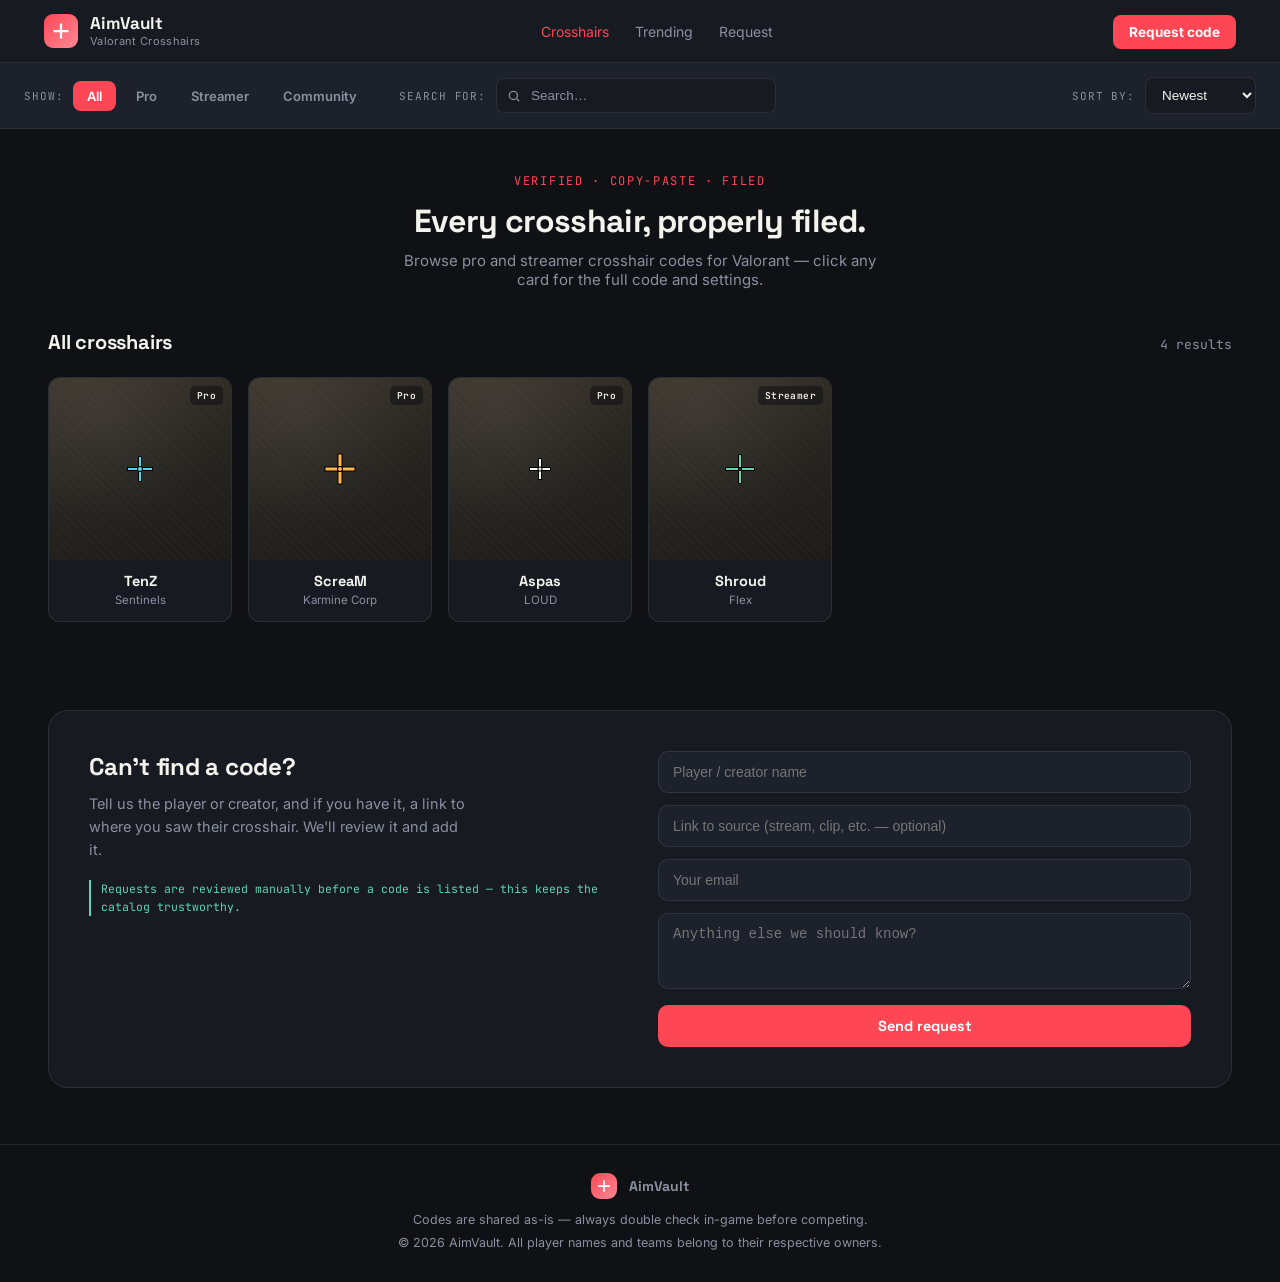
==== index (2).html @ ac9e495d "Add files via upload" ====
<!DOCTYPE html>
<html lang="en">
<head>
<meta charset="UTF-8">
<meta name="viewport" content="width=device-width, initial-scale=1.0">
<title>AimVault — Valorant Crosshairs</title>
<link rel="preconnect" href="https://fonts.googleapis.com">
<link href="https://fonts.googleapis.com/css2?family=Space+Grotesk:wght@500;600;700&family=Inter:wght@400;500;600&family=JetBrains+Mono:wght@400;500&display=swap" rel="stylesheet">
<style>
  :root{
    --bg:#0F1115;
    --surface:#171A21;
    --surface-2:#1D212B;
    --line: rgba(245,243,238,0.09);
    --accent:#FF4655;
    --mint:#5DD6B3;
    --text:#F5F3EE;
    --muted:#8B90A0;
  }
  *{box-sizing:border-box; margin:0; padding:0;}
  body{ background:var(--bg); color:var(--text); font-family:'Inter', sans-serif; -webkit-font-smoothing:antialiased; }
  h1,h2,h3, .brand, .cta{ font-family:'Space Grotesk', sans-serif; }
  .mono{ font-family:'JetBrains Mono', monospace; }
  a{ color:inherit; text-decoration:none; }
  img{ display:block; max-width:100%; }
  .wrap{ max-width:1240px; margin:0 auto; padding:0 24px; }

  header{ background:var(--surface); border-bottom:1px solid var(--line); }
  .nav-row{ display:flex; align-items:center; justify-content:space-between; gap:24px; padding:14px 24px; }
  .brand-block{ display:flex; align-items:center; gap:12px; }
  .logo-mark{
    width:34px; height:34px; border-radius:9px; background:linear-gradient(135deg, var(--accent), #ff8a94);
    display:flex; align-items:center; justify-content:center; flex-shrink:0;
  }
  .brand{ font-weight:700; font-size:17px; letter-spacing:-0.01em; line-height:1.15; }
  .brand-sub{ font-size:11px; color:var(--muted); letter-spacing:0.03em; }
  nav.links{ display:flex; gap:26px; font-size:14px; color:var(--muted); align-items:center; }
  nav.links a:hover{ color:var(--text); }
  nav.links a.active{ color:var(--accent); }
  .req-btn{ background:var(--accent); color:#fff; font-weight:700; font-size:13.5px; padding:9px 16px; border-radius:8px; }
  .req-btn:hover{ filter:brightness(1.1); }
  @media (max-width:820px){ nav.links{ display:none; } }

  .filterbar{ background:var(--surface-2); border-bottom:1px solid var(--line); padding:14px 24px; }
  .filterbar-inner{ max-width:1240px; margin:0 auto; display:flex; align-items:center; gap:28px; flex-wrap:wrap; }
  .filter-group{ display:flex; align-items:center; gap:10px; }
  .filter-label{ font-family:'JetBrains Mono', monospace; font-size:11px; letter-spacing:0.08em; color:var(--muted); text-transform:uppercase; white-space:nowrap; }
  .tab-row{ display:flex; gap:6px; }
  .tab{ font-size:13px; font-weight:600; padding:7px 14px; border-radius:8px; color:var(--muted); cursor:pointer; user-select:none; transition:all .15s ease; background:transparent; }
  .tab:hover{ color:var(--text); }
  .tab.active{ background:var(--accent); color:#fff; }

  .search-box{ position:relative; flex:1; min-width:180px; max-width:280px; }
  .search-box svg{ position:absolute; left:11px; top:50%; transform:translateY(-50%); opacity:0.5; }
  .search-box input{ width:100%; padding:9px 12px 9px 34px; border-radius:8px; border:1px solid var(--line); background:var(--surface); color:var(--text); font-size:13.5px; outline:none; }
  .search-box input:focus{ border-color:var(--accent); }
  .search-box input::placeholder{ color:var(--muted); }

  .sort-select{ padding:9px 12px; border-radius:8px; border:1px solid var(--line); background:var(--surface); color:var(--text); font-size:13.5px; outline:none; cursor:pointer; }

  .intro{ padding:40px 24px 8px; text-align:center; }
  .eyebrow{ font-family:'JetBrains Mono', monospace; font-size:12px; letter-spacing:0.14em; color:var(--accent); text-transform:uppercase; margin-bottom:12px; display:inline-block; }
  .intro h1{ font-size:32px; letter-spacing:-0.02em; max-width:600px; margin:0 auto 10px; }
  .intro p{ color:var(--muted); font-size:15px; max-width:480px; margin:0 auto; }

  .section{ padding:32px 24px 56px; }
  .section-head{ display:flex; align-items:baseline; justify-content:space-between; margin-bottom:22px; flex-wrap:wrap; gap:8px; }
  .section-head h2{ font-size:20px; letter-spacing:-0.01em; }
  .section-head .count{ font-family:'JetBrains Mono', monospace; font-size:13px; color:var(--muted); }

  .grid{ display:grid; grid-template-columns:repeat(auto-fill, minmax(180px,1fr)); gap:16px; }
  .card{ background:var(--surface); border:1px solid var(--line); border-radius:12px; overflow:hidden; transition:transform .15s ease, border-color .15s ease; }
  .card:hover{ transform:translateY(-3px); border-color:rgba(255,70,85,0.5); }

  .thumb{
    aspect-ratio:1/1; position:relative; overflow:hidden;
    background:
      radial-gradient(circle at 30% 20%, rgba(255,255,255,0.05), transparent 60%),
      repeating-linear-gradient(45deg, rgba(255,255,255,0.015) 0 2px, transparent 2px 6px),
      linear-gradient(160deg, #3a352c, #26241f 55%, #1c1b18);
    display:flex; align-items:center; justify-content:center;
  }
  .thumb .game-tag{
    position:absolute; top:8px; right:8px;
    font-family:'JetBrains Mono', monospace; font-size:9.5px; font-weight:600;
    padding:3px 7px; border-radius:5px; background:rgba(15,17,21,0.55); color:var(--text);
    letter-spacing:0.04em; backdrop-filter:blur(2px);
  }

  .card-foot{ padding:12px 14px 14px; text-align:center; }
  .card-name{ font-family:'Space Grotesk', sans-serif; font-weight:700; font-size:14.5px; }
  .card-sub{ font-size:11.5px; color:var(--muted); margin-top:3px; }

  .empty{ text-align:center; padding:60px 20px; color:var(--muted); font-size:14px; grid-column:1/-1; }

  .request{ background:var(--surface); border:1px solid var(--line); border-radius:20px; padding:40px; display:grid; grid-template-columns:1fr 1fr; gap:36px; }
  @media (max-width:760px){ .request{ grid-template-columns:1fr; padding:26px; } }
  .request h2{ font-size:24px; margin-bottom:10px; letter-spacing:-0.01em; }
  .request p{ color:var(--muted); font-size:14.5px; line-height:1.6; max-width:380px; }
  .request-note{ margin-top:18px; font-family:'JetBrains Mono', monospace; font-size:11.5px; color:var(--mint); border-left:2px solid var(--mint); padding-left:10px; line-height:1.6; }
  form.request-form{ display:flex; flex-direction:column; gap:12px; }
  form.request-form input, form.request-form textarea{ width:100%; padding:12px 14px; border-radius:10px; border:1px solid var(--line); background:var(--surface-2); color:var(--text); font-size:14px; outline:none; }
  form.request-form input:focus, form.request-form textarea:focus{ border-color:var(--accent); }
  form.request-form textarea{ resize:vertical; min-height:76px; }
  .submit-btn{ background:var(--accent); color:#fff; font-family:'Space Grotesk', sans-serif; font-weight:700; padding:12px 16px; border-radius:10px; border:none; cursor:pointer; font-size:14.5px; margin-top:4px; }
  .submit-btn:hover{ filter:brightness(1.1); }

  footer{ border-top:1px solid var(--line); padding:28px 24px; text-align:center; color:var(--muted); font-size:12.5px; line-height:1.8; }
  footer .brand-block{ justify-content:center; margin-bottom:10px; }
</style>
</head>
<body>

<header>
  <div class="nav-row wrap">
    <div class="brand-block">
      <div class="logo-mark"><svg viewBox="0 0 24 24" fill="none" stroke="#fff" stroke-width="3" width="18" height="18"><path d="M12 2v20M2 12h20"/></svg></div>
      <div>
        <div class="brand">AimVault</div>
        <div class="brand-sub">Valorant Crosshairs</div>
      </div>
    </div>
    <nav class="links">
      <a href="#top" class="active">Crosshairs</a>
      <a href="#popular">Trending</a>
      <a href="#request">Request</a>
    </nav>
    <div class="header-right">
      <a class="req-btn" href="#request">Request code</a>
    </div>
  </div>
</header>

<div class="filterbar">
  <div class="filterbar-inner">
    <div class="filter-group">
      <span class="filter-label">Show:</span>
      <div class="tab-row" id="chipRow">
        <span class="tab active" data-cat="all">All</span>
        <span class="tab" data-cat="Pro">Pro</span>
        <span class="tab" data-cat="Streamer">Streamer</span>
        <span class="tab" data-cat="Community">Community</span>
      </div>
    </div>

    <div class="filter-group" style="flex:1;">
      <span class="filter-label">Search for:</span>
      <div class="search-box">
        <svg width="14" height="14" viewBox="0 0 24 24" fill="none" stroke="currentColor" stroke-width="2.4"><circle cx="11" cy="11" r="7"/><path d="M21 21l-4.3-4.3"/></svg>
        <input id="searchInput" type="text" placeholder="Search…">
      </div>
    </div>

    <div class="filter-group">
      <span class="filter-label">Sort by:</span>
      <select class="sort-select" id="sortSelect">
        <option value="newest">Newest</option>
        <option value="az">Name A–Z</option>
      </select>
    </div>
  </div>
</div>

<section class="intro" id="top">
  <span class="eyebrow">Verified · Copy-Paste · Filed</span>
  <h1>Every crosshair, properly filed.</h1>
  <p>Browse pro and streamer crosshair codes for Valorant — click any card for the full code and settings.</p>
</section>

<section class="section" id="popular">
  <div class="wrap">
    <div class="section-head">
      <h2>All crosshairs</h2>
      <span class="count mono" id="resultCount"></span>
    </div>
    <div class="grid" id="crosshairGrid"></div>
  </div>
</section>

<section class="section" id="request">
  <div class="wrap">
    <div class="request">
      <div>
        <h2>Can't find a code?</h2>
        <p>Tell us the player or creator, and if you have it, a link to where you saw their crosshair. We'll review it and add it.</p>
        <div class="request-note">Requests are reviewed manually before a code is listed — this keeps the catalog trustworthy.</div>
      </div>
      <form class="request-form" id="requestForm">
        <input type="text" id="reqAppName" placeholder="Player / creator name" required>
        <input type="url" id="reqAppLink" placeholder="Link to source (stream, clip, etc. — optional)">
        <input type="email" id="reqEmail" placeholder="Your email">
        <textarea id="reqNotes" placeholder="Anything else we should know?"></textarea>
        <button type="submit" class="submit-btn">Send request</button>
      </form>
    </div>
  </div>
</section>

<footer>
  <div class="brand-block">
    <div class="logo-mark" style="width:26px;height:26px;"><svg viewBox="0 0 24 24" fill="none" stroke="#fff" stroke-width="3" width="14" height="14"><path d="M12 2v20M2 12h20"/></svg></div>
    <div class="brand" style="font-size:14px;">AimVault</div>
  </div>
  <div>Codes are shared as-is — always double check in-game before competing.</div>
  <div>© <span id="year"></span> AimVault. All player names and teams belong to their respective owners.</div>
</footer>

<script src="data.js"></script>
<script>
let activeCategory = "all";
let query = "";
let sortMode = "newest";

function renderCrosshairs(){
  const grid = document.getElementById("crosshairGrid");
  let filtered = crosshairs.filter(c => {
    const matchesCategory = activeCategory === "all" || c.type === activeCategory;
    const q = query.trim().toLowerCase();
    const matchesQuery = !q ||
      c.name.toLowerCase().includes(q) ||
      (c.team || "").toLowerCase().includes(q);
    return matchesCategory && matchesQuery;
  });

  if(sortMode === "az"){
    filtered = filtered.slice().sort((a, b) => a.name.localeCompare(b.name));
  }

  document.getElementById("resultCount").textContent = filtered.length + " result" + (filtered.length === 1 ? "" : "s");

  if(filtered.length === 0){
    grid.innerHTML = '<div class="empty">No crosshairs match that search — try another term or <a href="#request" style="color:var(--accent)">request it</a>.</div>';
    return;
  }

  grid.innerHTML = filtered.map(c => `
    <a href="detail.html?id=${c.id}">
      <div class="card">
        <div class="thumb">
          ${renderCrosshairSVG(c, 140)}
          <span class="game-tag">${c.type}</span>
        </div>
        <div class="card-foot">
          <div class="card-name">${c.name}</div>
          <div class="card-sub">${c.team || c.role || ""}</div>
        </div>
      </div>
    </a>
  `).join("");
}

document.getElementById("searchInput").addEventListener("input", e => { query = e.target.value; renderCrosshairs(); });

document.getElementById("chipRow").addEventListener("click", e => {
  if(!e.target.classList.contains("tab")) return;
  document.querySelectorAll(".tab").forEach(t => t.classList.remove("active"));
  e.target.classList.add("active");
  activeCategory = e.target.dataset.cat;
  renderCrosshairs();
});

document.getElementById("sortSelect").addEventListener("change", e => { sortMode = e.target.value; renderCrosshairs(); });

document.getElementById("requestForm").addEventListener("submit", function(e){
  e.preventDefault();
  const name = document.getElementById("reqAppName").value;
  const link = document.getElementById("reqAppLink").value;
  const email = document.getElementById("reqEmail").value;
  const notes = document.getElementById("reqNotes").value;
  const subject = "Crosshair request: " + name;
  const body = "Player/creator: " + name + "\n" + "Link: " + (link || "—") + "\n" + "From: " + (email || "—") + "\n" + "Notes: " + (notes || "—");
  window.location.href = "mailto:YOUR-EMAIL@example.com?subject=" + encodeURIComponent(subject) + "&body=" + encodeURIComponent(body);
});

document.getElementById("year").textContent = new Date().getFullYear();
renderCrosshairs();
</script>

</body>
</html>
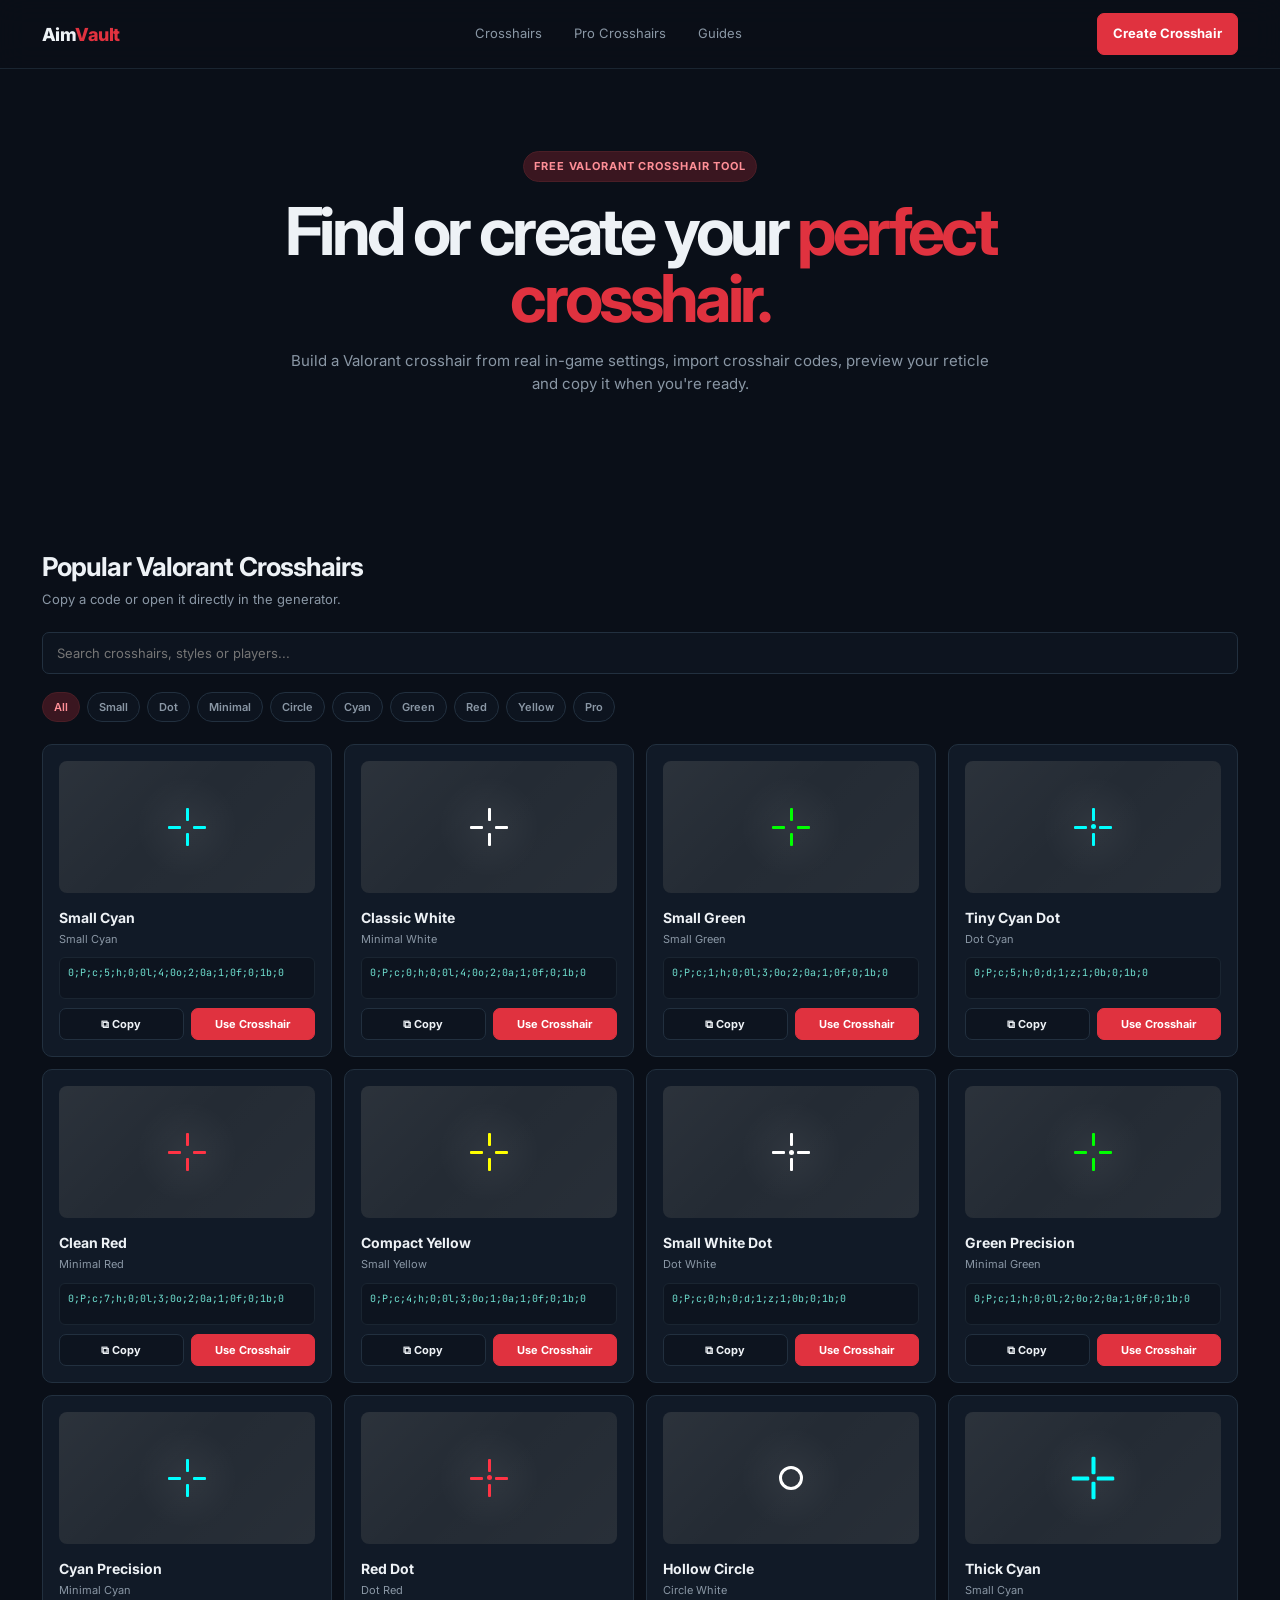
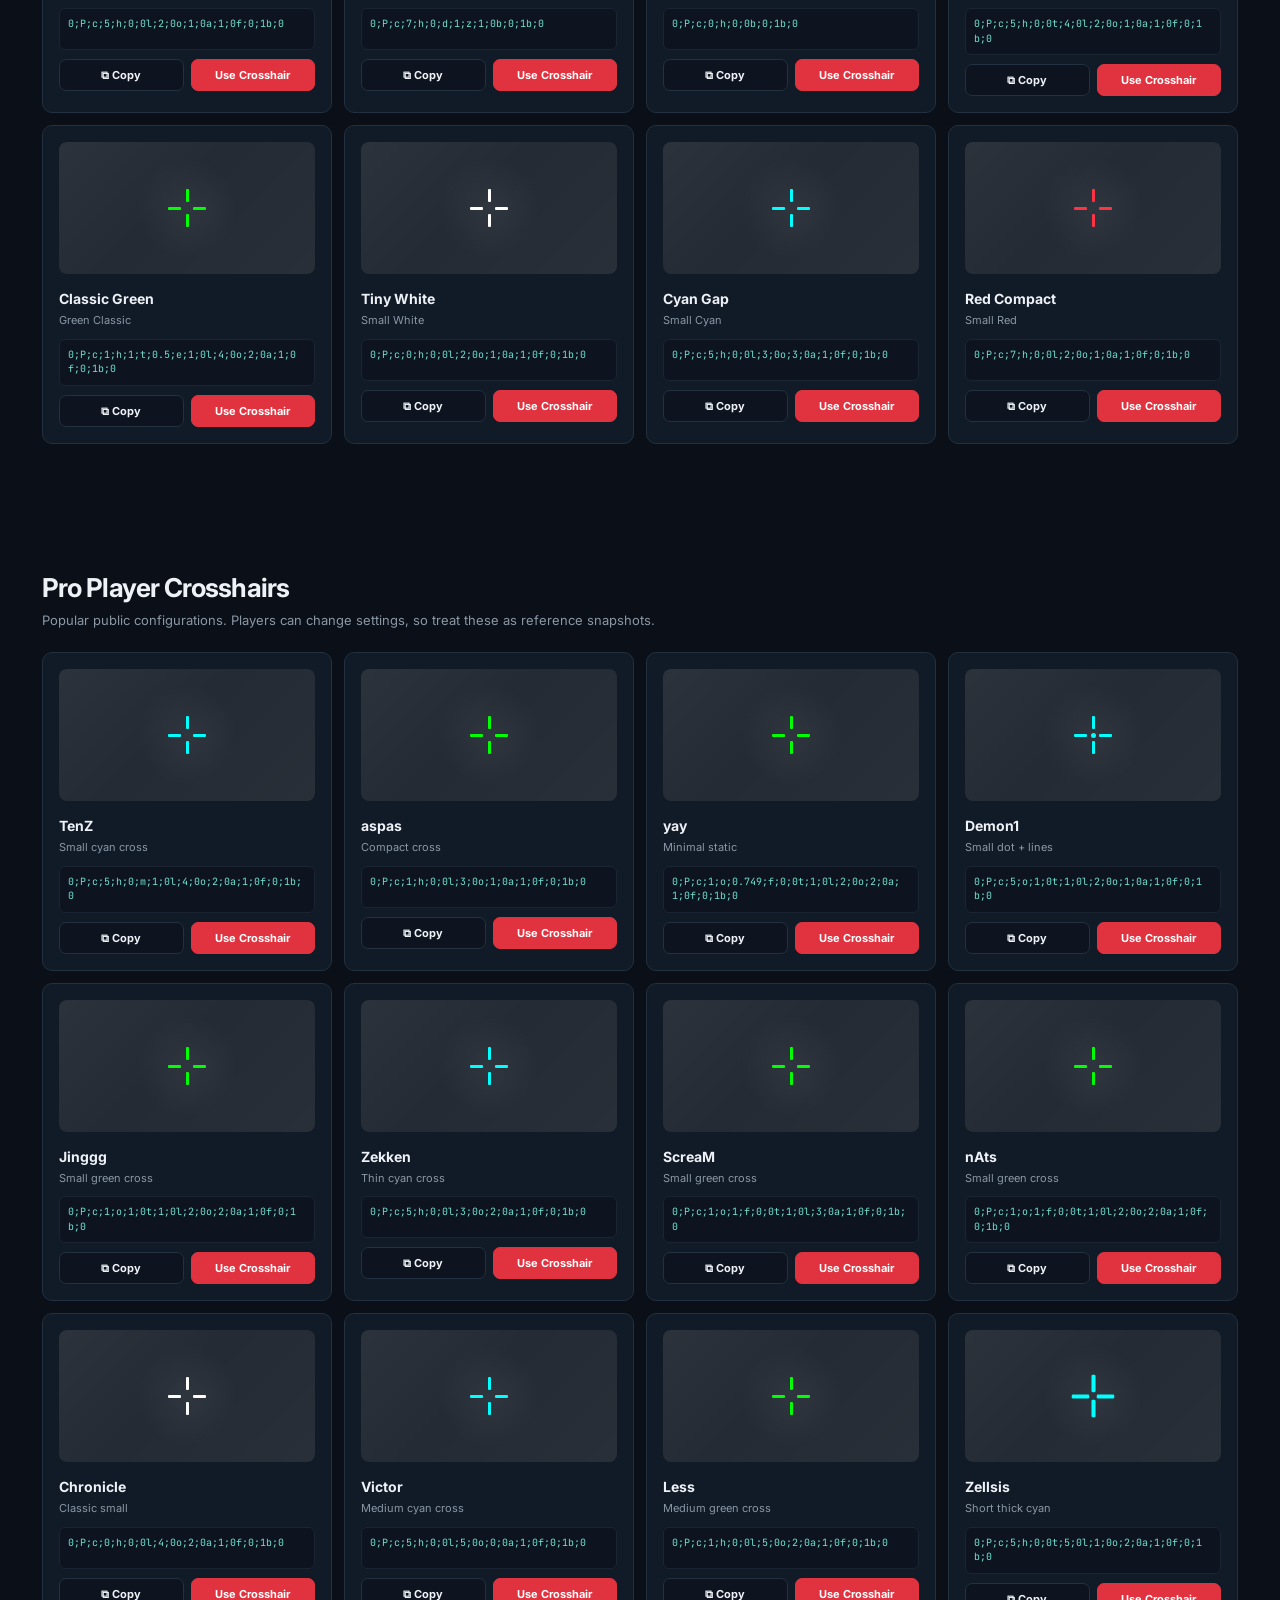
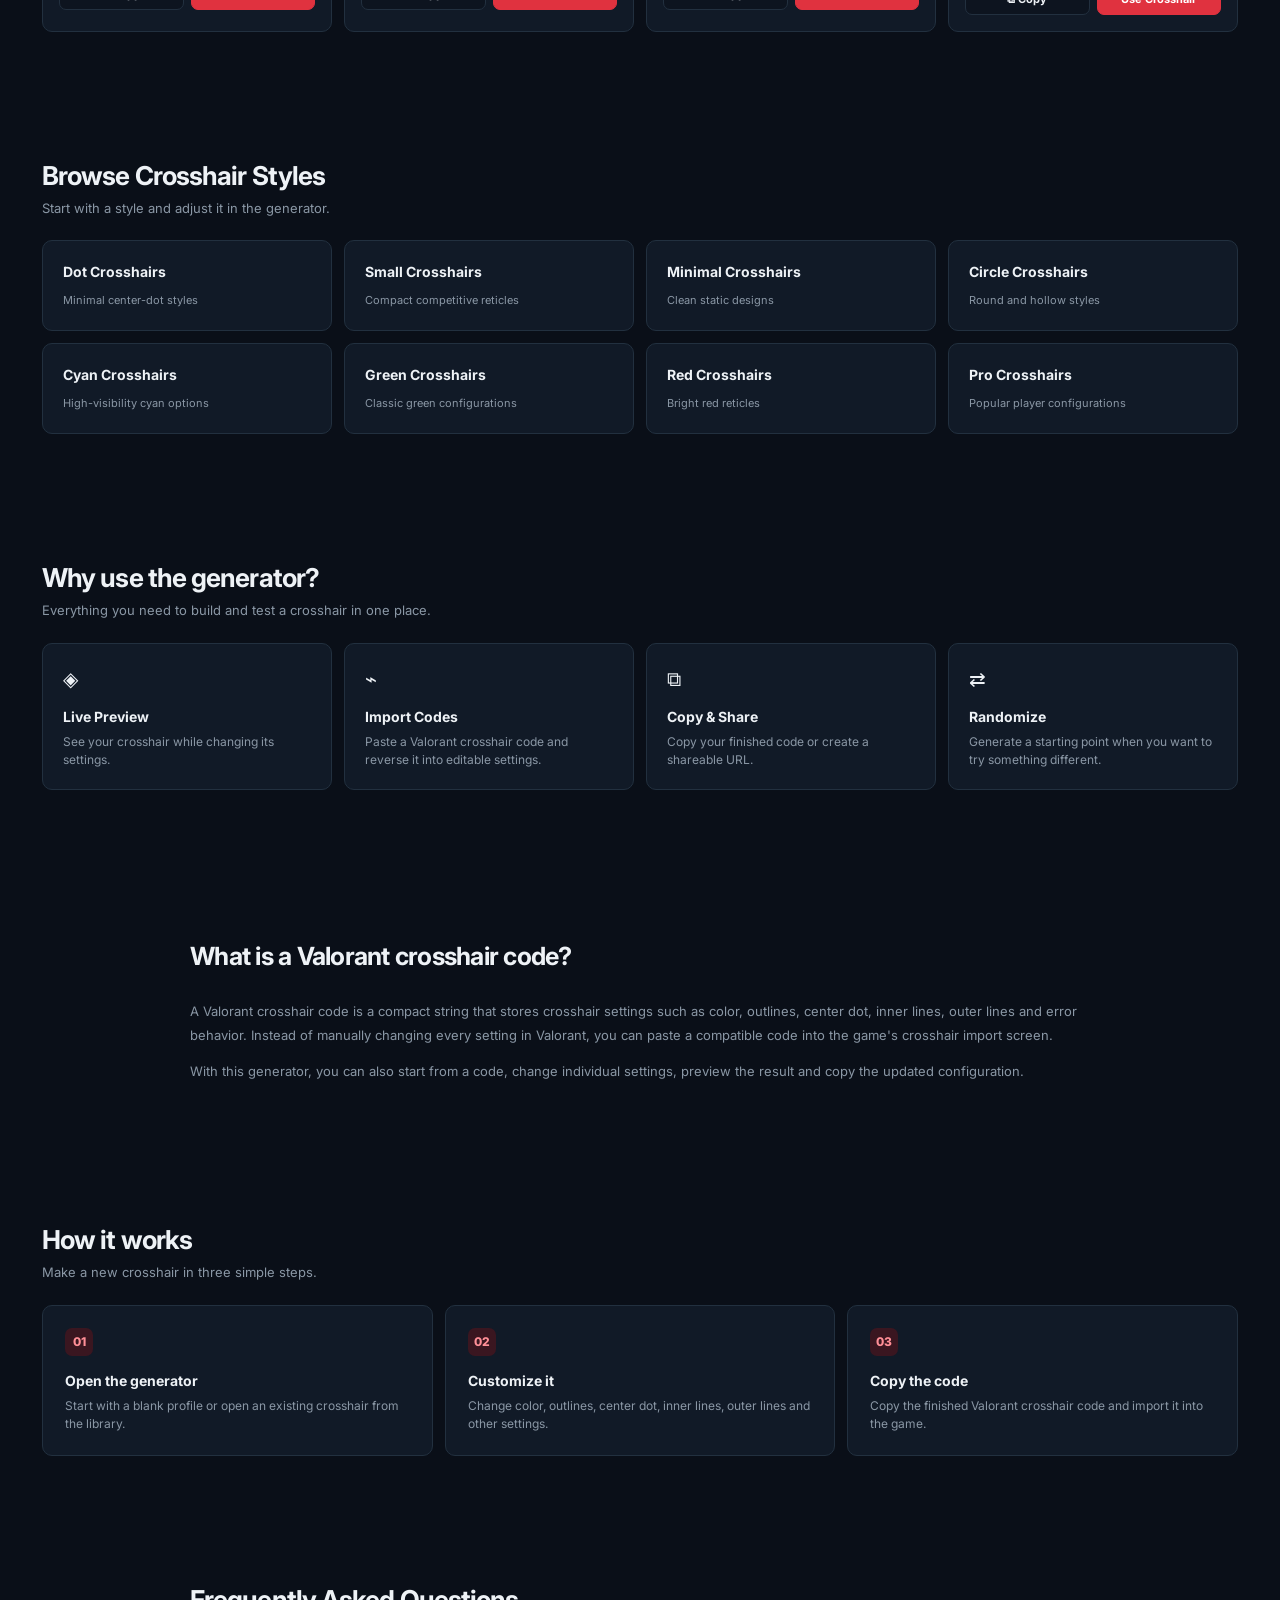
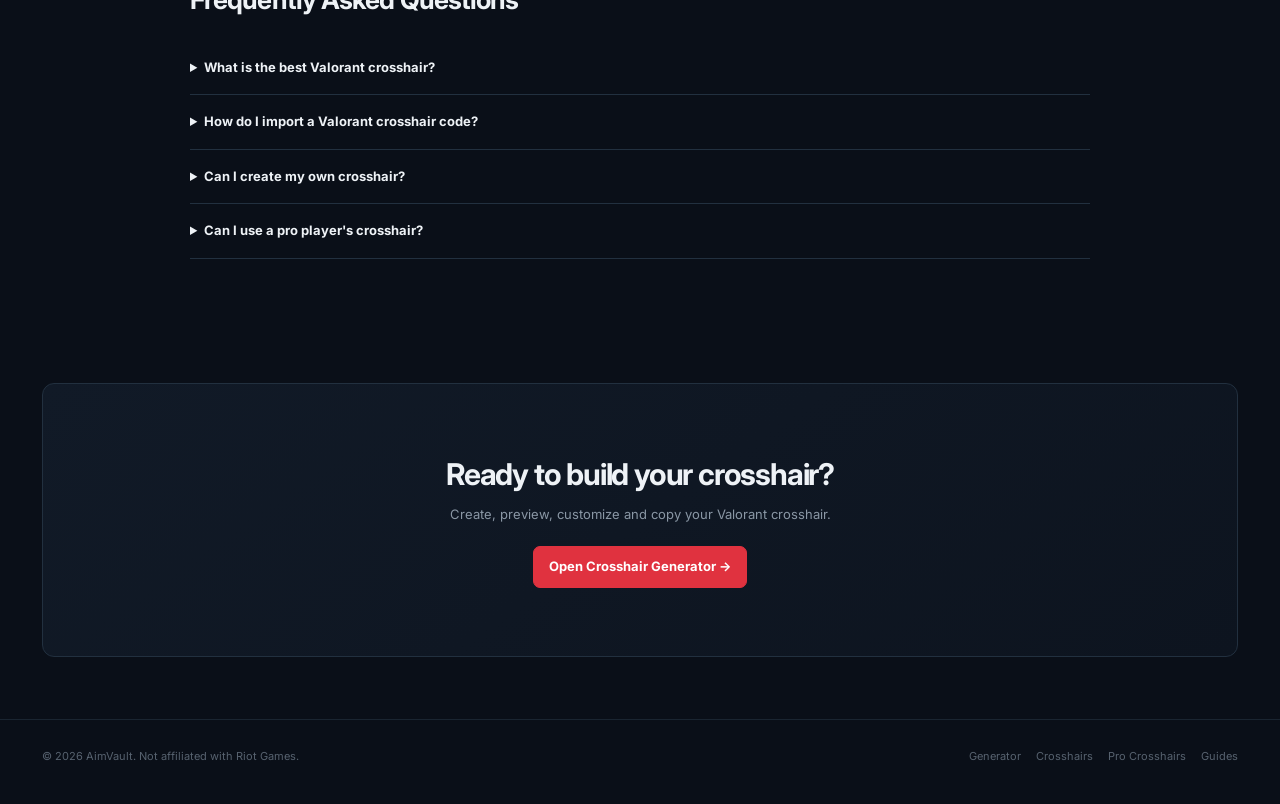
==== commit 86fbb028: "Add files via upload" ====
--- a/index (2).html
+++ b/index (2).html
@@ -3,278 +3,422 @@
 <head>
 <meta charset="UTF-8">
 <meta name="viewport" content="width=device-width, initial-scale=1.0">
-<title>AimVault — Valorant Crosshairs</title>
+<title>AimVault — Valorant Crosshair Generator, Codes & Pro Crosshairs</title>
+<meta name="description" content="AimVault is a free Valorant crosshair generator and crosshair library. Find popular crosshair codes, pro crosshairs, customize settings and copy codes.">
+<meta name="robots" content="index,follow">
+<meta property="og:title" content="AimVault — Valorant Crosshair Generator">
+<meta property="og:description" content="Create, customize and find Valorant crosshairs and crosshair codes with AimVault.">
+<meta property="og:type" content="website">
 <link rel="preconnect" href="https://fonts.googleapis.com">
-<link href="https://fonts.googleapis.com/css2?family=Space+Grotesk:wght@500;600;700&family=Inter:wght@400;500;600&family=JetBrains+Mono:wght@400;500&display=swap" rel="stylesheet">
+<link href="https://fonts.googleapis.com/css2?family=Inter:wght@400;500;600;700;800&family=JetBrains+Mono:wght@400;500;700&display=swap" rel="stylesheet">
+
 <style>
-  :root{
-    --bg:#0F1115;
-    --surface:#171A21;
-    --surface-2:#1D212B;
-    --line: rgba(245,243,238,0.09);
-    --accent:#FF4655;
-    --mint:#5DD6B3;
-    --text:#F5F3EE;
-    --muted:#8B90A0;
-  }
-  *{box-sizing:border-box; margin:0; padding:0;}
-  body{ background:var(--bg); color:var(--text); font-family:'Inter', sans-serif; -webkit-font-smoothing:antialiased; }
-  h1,h2,h3, .brand, .cta{ font-family:'Space Grotesk', sans-serif; }
-  .mono{ font-family:'JetBrains Mono', monospace; }
-  a{ color:inherit; text-decoration:none; }
-  img{ display:block; max-width:100%; }
-  .wrap{ max-width:1240px; margin:0 auto; padding:0 24px; }
-
-  header{ background:var(--surface); border-bottom:1px solid var(--line); }
-  .nav-row{ display:flex; align-items:center; justify-content:space-between; gap:24px; padding:14px 24px; }
-  .brand-block{ display:flex; align-items:center; gap:12px; }
-  .logo-mark{
-    width:34px; height:34px; border-radius:9px; background:linear-gradient(135deg, var(--accent), #ff8a94);
-    display:flex; align-items:center; justify-content:center; flex-shrink:0;
-  }
-  .brand{ font-weight:700; font-size:17px; letter-spacing:-0.01em; line-height:1.15; }
-  .brand-sub{ font-size:11px; color:var(--muted); letter-spacing:0.03em; }
-  nav.links{ display:flex; gap:26px; font-size:14px; color:var(--muted); align-items:center; }
-  nav.links a:hover{ color:var(--text); }
-  nav.links a.active{ color:var(--accent); }
-  .req-btn{ background:var(--accent); color:#fff; font-weight:700; font-size:13.5px; padding:9px 16px; border-radius:8px; }
-  .req-btn:hover{ filter:brightness(1.1); }
-  @media (max-width:820px){ nav.links{ display:none; } }
-
-  .filterbar{ background:var(--surface-2); border-bottom:1px solid var(--line); padding:14px 24px; }
-  .filterbar-inner{ max-width:1240px; margin:0 auto; display:flex; align-items:center; gap:28px; flex-wrap:wrap; }
-  .filter-group{ display:flex; align-items:center; gap:10px; }
-  .filter-label{ font-family:'JetBrains Mono', monospace; font-size:11px; letter-spacing:0.08em; color:var(--muted); text-transform:uppercase; white-space:nowrap; }
-  .tab-row{ display:flex; gap:6px; }
-  .tab{ font-size:13px; font-weight:600; padding:7px 14px; border-radius:8px; color:var(--muted); cursor:pointer; user-select:none; transition:all .15s ease; background:transparent; }
-  .tab:hover{ color:var(--text); }
-  .tab.active{ background:var(--accent); color:#fff; }
-
-  .search-box{ position:relative; flex:1; min-width:180px; max-width:280px; }
-  .search-box svg{ position:absolute; left:11px; top:50%; transform:translateY(-50%); opacity:0.5; }
-  .search-box input{ width:100%; padding:9px 12px 9px 34px; border-radius:8px; border:1px solid var(--line); background:var(--surface); color:var(--text); font-size:13.5px; outline:none; }
-  .search-box input:focus{ border-color:var(--accent); }
-  .search-box input::placeholder{ color:var(--muted); }
-
-  .sort-select{ padding:9px 12px; border-radius:8px; border:1px solid var(--line); background:var(--surface); color:var(--text); font-size:13.5px; outline:none; cursor:pointer; }
-
-  .intro{ padding:40px 24px 8px; text-align:center; }
-  .eyebrow{ font-family:'JetBrains Mono', monospace; font-size:12px; letter-spacing:0.14em; color:var(--accent); text-transform:uppercase; margin-bottom:12px; display:inline-block; }
-  .intro h1{ font-size:32px; letter-spacing:-0.02em; max-width:600px; margin:0 auto 10px; }
-  .intro p{ color:var(--muted); font-size:15px; max-width:480px; margin:0 auto; }
-
-  .section{ padding:32px 24px 56px; }
-  .section-head{ display:flex; align-items:baseline; justify-content:space-between; margin-bottom:22px; flex-wrap:wrap; gap:8px; }
-  .section-head h2{ font-size:20px; letter-spacing:-0.01em; }
-  .section-head .count{ font-family:'JetBrains Mono', monospace; font-size:13px; color:var(--muted); }
-
-  .grid{ display:grid; grid-template-columns:repeat(auto-fill, minmax(180px,1fr)); gap:16px; }
-  .card{ background:var(--surface); border:1px solid var(--line); border-radius:12px; overflow:hidden; transition:transform .15s ease, border-color .15s ease; }
-  .card:hover{ transform:translateY(-3px); border-color:rgba(255,70,85,0.5); }
-
-  .thumb{
-    aspect-ratio:1/1; position:relative; overflow:hidden;
-    background:
-      radial-gradient(circle at 30% 20%, rgba(255,255,255,0.05), transparent 60%),
-      repeating-linear-gradient(45deg, rgba(255,255,255,0.015) 0 2px, transparent 2px 6px),
-      linear-gradient(160deg, #3a352c, #26241f 55%, #1c1b18);
-    display:flex; align-items:center; justify-content:center;
-  }
-  .thumb .game-tag{
-    position:absolute; top:8px; right:8px;
-    font-family:'JetBrains Mono', monospace; font-size:9.5px; font-weight:600;
-    padding:3px 7px; border-radius:5px; background:rgba(15,17,21,0.55); color:var(--text);
-    letter-spacing:0.04em; backdrop-filter:blur(2px);
-  }
-
-  .card-foot{ padding:12px 14px 14px; text-align:center; }
-  .card-name{ font-family:'Space Grotesk', sans-serif; font-weight:700; font-size:14.5px; }
-  .card-sub{ font-size:11.5px; color:var(--muted); margin-top:3px; }
-
-  .empty{ text-align:center; padding:60px 20px; color:var(--muted); font-size:14px; grid-column:1/-1; }
-
-  .request{ background:var(--surface); border:1px solid var(--line); border-radius:20px; padding:40px; display:grid; grid-template-columns:1fr 1fr; gap:36px; }
-  @media (max-width:760px){ .request{ grid-template-columns:1fr; padding:26px; } }
-  .request h2{ font-size:24px; margin-bottom:10px; letter-spacing:-0.01em; }
-  .request p{ color:var(--muted); font-size:14.5px; line-height:1.6; max-width:380px; }
-  .request-note{ margin-top:18px; font-family:'JetBrains Mono', monospace; font-size:11.5px; color:var(--mint); border-left:2px solid var(--mint); padding-left:10px; line-height:1.6; }
-  form.request-form{ display:flex; flex-direction:column; gap:12px; }
-  form.request-form input, form.request-form textarea{ width:100%; padding:12px 14px; border-radius:10px; border:1px solid var(--line); background:var(--surface-2); color:var(--text); font-size:14px; outline:none; }
-  form.request-form input:focus, form.request-form textarea:focus{ border-color:var(--accent); }
-  form.request-form textarea{ resize:vertical; min-height:76px; }
-  .submit-btn{ background:var(--accent); color:#fff; font-family:'Space Grotesk', sans-serif; font-weight:700; padding:12px 16px; border-radius:10px; border:none; cursor:pointer; font-size:14.5px; margin-top:4px; }
-  .submit-btn:hover{ filter:brightness(1.1); }
-
-  footer{ border-top:1px solid var(--line); padding:28px 24px; text-align:center; color:var(--muted); font-size:12.5px; line-height:1.8; }
-  footer .brand-block{ justify-content:center; margin-bottom:10px; }
+:root{
+  --bg:#0a0f18;--panel:#111a27;--panel2:#0d141f;--border:#22303f;
+  --border2:#1a2531;--text:#eef2f6;--dim:#8a97a5;--dimmer:#57626f;
+  --red:#e0323f;--red2:#ee4652;--redsoft:#3a1620;--green:#6fe0d0;
+}
+*{box-sizing:border-box}
+html{scroll-behavior:smooth}
+body{
+  margin:0;background:
+  radial-gradient(900px 600px at 10% -10%,#10192a 0%,transparent 55%),var(--bg);
+  color:var(--text);font-family:Inter,sans-serif;line-height:1.5;
+}
+a{text-decoration:none;color:inherit}
+.wrap{max-width:1240px;margin:auto;padding:0 22px}
+header{
+  position:sticky;top:0;z-index:50;background:rgba(10,15,24,.9);
+  backdrop-filter:blur(14px);border-bottom:1px solid var(--border2);
+}
+.nav{height:68px;display:flex;align-items:center;justify-content:space-between;gap:20px}
+.logo{font-weight:800;font-size:18px;letter-spacing:-.03em}
+.logo span{color:var(--red)}
+.navlinks{display:flex;gap:8px;align-items:center}
+.navlinks a{font-size:13px;color:var(--dim);padding:9px 12px;border-radius:7px}
+.navlinks a:hover{color:var(--text);background:var(--panel)}
+.cta,.btn{
+  display:inline-flex;align-items:center;justify-content:center;gap:7px;
+  border-radius:7px;padding:10px 15px;font-size:13px;font-weight:700;
+  border:1px solid var(--border);cursor:pointer;font-family:Inter,sans-serif;
+}
+.cta,.btn-red{background:var(--red);color:#fff;border-color:var(--red)}
+.cta:hover,.btn-red:hover{background:var(--red2)}
+.btn-dark{background:var(--panel2);color:var(--text)}
+.btn-dark:hover{border-color:var(--dimmer)}
+.hero{padding:82px 0 62px;text-align:center}
+.eyebrow{
+  display:inline-block;padding:6px 10px;border-radius:999px;background:var(--redsoft);
+  border:1px solid #4a1e26;color:#ff8f97;font-size:11px;font-weight:700;
+  text-transform:uppercase;letter-spacing:.08em;margin-bottom:16px
+}
+.hero h1{font-size:clamp(36px,6vw,66px);line-height:1.02;letter-spacing:-.055em;margin:0 auto 18px;max-width:850px}
+.hero h1 span{color:var(--red)}
+.hero p{max-width:700px;margin:0 auto 28px;color:var(--dim);font-size:15px}
+.hero-buttons{display:flex;justify-content:center;gap:10px;flex-wrap:wrap}
+
+.section{padding:62px 0}
+.section-head{display:flex;align-items:end;justify-content:space-between;gap:20px;margin-bottom:22px}
+.section-head h2{font-size:26px;letter-spacing:-.035em;margin:0}
+.section-head p{margin:4px 0 0;color:var(--dim);font-size:13px}
+.section-link{font-size:12px;color:#ff8f97;font-weight:700}
+.panel{
+  background:var(--panel);border:1px solid var(--border);border-radius:10px
+}
+.searchbar{display:flex;gap:10px;margin-bottom:18px}
+.searchbar input{
+  flex:1;background:var(--panel2);border:1px solid var(--border);color:var(--text);
+  border-radius:7px;padding:12px 14px;font:13px Inter;outline:none
+}
+.searchbar input:focus{border-color:var(--dimmer)}
+.filters{display:flex;gap:7px;flex-wrap:wrap;margin-bottom:22px}
+.filter{
+  border:1px solid var(--border);background:var(--panel2);color:var(--dim);
+  border-radius:999px;padding:7px 11px;font:600 11px Inter;cursor:pointer
+}
+.filter.active,.filter:hover{background:var(--redsoft);color:#ff8f97;border-color:#4a1e26}
+.grid{display:grid;grid-template-columns:repeat(4,1fr);gap:12px}
+.card{padding:16px;min-width:0}
+.preview{
+  height:132px;border-radius:8px;background:
+  radial-gradient(circle at center,rgba(255,255,255,.05),transparent 35%),#242b34;
+  display:flex;align-items:center;justify-content:center;margin-bottom:14px;
+  position:relative;overflow:hidden
+}
+.preview:after{
+  content:"";position:absolute;inset:0;
+  background:linear-gradient(135deg,rgba(255,255,255,.035),transparent 45%,rgba(255,255,255,.02))
+}
+.xhair{position:relative;width:38px;height:38px;z-index:1}
+.xhair span{position:absolute;background:#fff;border-radius:1px}
+.xhair .u{width:3px;height:13px;left:18px;top:0}
+.xhair .d{width:3px;height:13px;left:18px;bottom:0}
+.xhair .l{width:13px;height:3px;left:0;top:18px}
+.xhair .r{width:13px;height:3px;right:0;top:18px}
+.xhair .dot{display:none;position:absolute;width:5px;height:5px;border-radius:50%;left:16.5px;top:16.5px;background:#fff}
+.xhair.cyan span,.xhair.cyan .dot{background:#00ffff}
+.xhair.green span,.xhair.green .dot{background:#00ff00}
+.xhair.red span,.xhair.red .dot{background:#ff3344}
+.xhair.yellow span,.xhair.yellow .dot{background:#ffff00}
+.xhair.dot .dot{display:block}
+.xhair.thin span{transform:scale(.72)}
+.xhair.thick span{transform:scale(1.35)}
+.xhair.circle{border:3px solid #fff;border-radius:50%;width:24px;height:24px}
+.xhair.circle span{display:none}
+.card h3{font-size:14px;margin:0 0 3px}
+.meta{font-size:11px;color:var(--dim);margin-bottom:10px}
+.code{
+  display:block;background:var(--panel2);border:1px solid var(--border2);border-radius:6px;
+  color:var(--green);font:10px/1.45 JetBrains Mono;padding:8px;min-height:42px;
+  word-break:break-all;margin-bottom:9px
+}
+.card-actions{display:grid;grid-template-columns:1fr 1fr;gap:7px}
+.card-actions button{width:100%;padding:8px 6px;font-size:11px}
+
+.features{display:grid;grid-template-columns:repeat(4,1fr);gap:12px}
+.feature{padding:20px}
+.feature-icon{font-size:20px;margin-bottom:12px}
+.feature h3{font-size:14px;margin:0 0 6px}
+.feature p{font-size:12px;color:var(--dim);margin:0}
+.categories{display:grid;grid-template-columns:repeat(4,1fr);gap:12px}
+.category{padding:20px;transition:.18s}
+.category:hover{transform:translateY(-2px);border-color:#344556}
+.category strong{display:block;font-size:14px;margin-bottom:4px}
+.category span{font-size:11px;color:var(--dim)}
+.steps{display:grid;grid-template-columns:repeat(3,1fr);gap:12px}
+.step{padding:22px}
+.num{
+  width:28px;height:28px;border-radius:7px;background:var(--redsoft);color:#ff8f97;
+  display:flex;align-items:center;justify-content:center;font-weight:800;font-size:12px;margin-bottom:14px
+}
+.step h3{font-size:14px;margin:0 0 6px}.step p{font-size:12px;color:var(--dim);margin:0}
+.info{
+  max-width:900px;margin:auto;color:var(--dim);font-size:13px;line-height:1.8
+}
+.info h2{color:var(--text);font-size:25px;letter-spacing:-.03em}
+.faq{max-width:900px;margin:auto}
+details{border-bottom:1px solid var(--border);padding:17px 0}
+summary{cursor:pointer;font-size:13px;font-weight:700}
+details p{color:var(--dim);font-size:12px;line-height:1.7;margin:10px 0 0}
+.final{
+  text-align:center;padding:68px 20px;border:1px solid var(--border);
+  background:linear-gradient(145deg,var(--panel),var(--panel2));border-radius:12px
+}
+.final h2{font-size:30px;letter-spacing:-.04em;margin:0 0 8px}
+.final p{color:var(--dim);font-size:13px;margin:0 0 22px}
+footer{border-top:1px solid var(--border2);padding:28px 0 40px;color:var(--dimmer);font-size:11px}
+.footer-row{display:flex;justify-content:space-between;gap:20px;flex-wrap:wrap}
+.footer-links{display:flex;gap:15px}.footer-links a:hover{color:var(--text)}
+.empty{grid-column:1/-1;padding:35px;text-align:center;color:var(--dim)}
+.toast{
+  position:fixed;bottom:22px;left:50%;transform:translateX(-50%) translateY(20px);
+  background:#111a27;border:1px solid var(--border);padding:10px 14px;border-radius:7px;
+  color:var(--text);font-size:12px;opacity:0;pointer-events:none;transition:.2s;z-index:100
+}
+.toast.show{opacity:1;transform:translateX(-50%) translateY(0)}
+@media(max-width:1000px){.grid{grid-template-columns:repeat(3,1fr)}.features,.categories{grid-template-columns:repeat(2,1fr)}}
+@media(max-width:760px){
+  .navlinks{display:none}.hero{padding:60px 0 45px}.hero-crosshairs{gap:28px}
+  .grid{grid-template-columns:repeat(2,1fr)}.steps{grid-template-columns:1fr}
+  .section{padding:46px 0}.section-head{display:block}.section-link{display:inline-block;margin-top:8px}
+}
+@media(max-width:500px){
+  .wrap{padding:0 14px}.grid{grid-template-columns:1fr}.features,.categories{grid-template-columns:1fr}
+  .hero h1{font-size:39px}.hero-crosshairs{gap:12px}.hero-crosshairs .hc{transform:scale(.8)}
+  .card-actions{grid-template-columns:1fr}
+}
 </style>
 </head>
 <body>
 
 <header>
-  <div class="nav-row wrap">
-    <div class="brand-block">
-      <div class="logo-mark"><svg viewBox="0 0 24 24" fill="none" stroke="#fff" stroke-width="3" width="18" height="18"><path d="M12 2v20M2 12h20"/></svg></div>
-      <div>
-        <div class="brand">AimVault</div>
-        <div class="brand-sub">Valorant Crosshairs</div>
-      </div>
+  <div class="wrap nav">
+    <a class="logo" href="./">Aim<span>Vault</span></a>
+    <nav class="navlinks" aria-label="Main navigation">
+      <a href="#crosshairs">Crosshairs</a>
+      <a href="#pros">Pro Crosshairs</a>
+      <a href="#guides">Guides</a>
+    </nav>
+    <a class="cta" href="generator.html">Create Crosshair</a>
+  </div>
+</header>
+
+<main>
+<section class="hero">
+  <div class="wrap">
+    <div class="eyebrow">Free Valorant Crosshair Tool</div>
+    <h1>Find or create your <span>perfect crosshair.</span></h1>
+    <p>
+      Build a Valorant crosshair from real in-game settings, import crosshair codes,
+      preview your reticle and copy it when you're ready.
+    </p>
+  </div>
+</section>
+
+<section class="section" id="crosshairs">
+<div class="wrap">
+  <div class="section-head">
+    <div><h2>Popular Valorant Crosshairs</h2><p>Copy a code or open it directly in the generator.</p></div>
+  </div>
+
+  <div class="searchbar">
+    <input id="search" type="search" placeholder="Search crosshairs, styles or players..." aria-label="Search crosshairs">
+  </div>
+  <div class="filters" id="filters"></div>
+  <div class="grid" id="crosshairGrid"></div>
+</div>
+</section>
+
+<section class="section" id="pros">
+<div class="wrap">
+  <div class="section-head">
+    <div><h2>Pro Player Crosshairs</h2><p>Popular public configurations. Players can change settings, so treat these as reference snapshots.</p></div>
+  </div>
+  <div class="grid" id="proGrid"></div>
+</div>
+</section>
+
+<section class="section">
+<div class="wrap">
+  <div class="section-head">
+    <div><h2>Browse Crosshair Styles</h2><p>Start with a style and adjust it in the generator.</p></div>
+  </div>
+  <div class="categories">
+    <a class="panel category" href="#crosshairs" data-category-link="Dot"><strong>Dot Crosshairs</strong><span>Minimal center-dot styles</span></a>
+    <a class="panel category" href="#crosshairs" data-category-link="Small"><strong>Small Crosshairs</strong><span>Compact competitive reticles</span></a>
+    <a class="panel category" href="#crosshairs" data-category-link="Minimal"><strong>Minimal Crosshairs</strong><span>Clean static designs</span></a>
+    <a class="panel category" href="#crosshairs" data-category-link="Circle"><strong>Circle Crosshairs</strong><span>Round and hollow styles</span></a>
+    <a class="panel category" href="#crosshairs" data-category-link="Cyan"><strong>Cyan Crosshairs</strong><span>High-visibility cyan options</span></a>
+    <a class="panel category" href="#crosshairs" data-category-link="Green"><strong>Green Crosshairs</strong><span>Classic green configurations</span></a>
+    <a class="panel category" href="#crosshairs" data-category-link="Red"><strong>Red Crosshairs</strong><span>Bright red reticles</span></a>
+    <a class="panel category" href="#crosshairs" data-category-link="Pro"><strong>Pro Crosshairs</strong><span>Popular player configurations</span></a>
+  </div>
+</div>
+</section>
+
+<section class="section">
+<div class="wrap">
+  <div class="section-head"><div><h2>Why use the generator?</h2><p>Everything you need to build and test a crosshair in one place.</p></div></div>
+  <div class="features">
+    <div class="panel feature"><div class="feature-icon">◈</div><h3>Live Preview</h3><p>See your crosshair while changing its settings.</p></div>
+    <div class="panel feature"><div class="feature-icon">⌁</div><h3>Import Codes</h3><p>Paste a Valorant crosshair code and reverse it into editable settings.</p></div>
+    <div class="panel feature"><div class="feature-icon">⧉</div><h3>Copy & Share</h3><p>Copy your finished code or create a shareable URL.</p></div>
+    <div class="panel feature"><div class="feature-icon">⇄</div><h3>Randomize</h3><p>Generate a starting point when you want to try something different.</p></div>
+  </div>
+</div>
+</section>
+
+<section class="section" id="guides">
+<div class="wrap">
+  <div class="info">
+    <h2>What is a Valorant crosshair code?</h2>
+    <p>
+      A Valorant crosshair code is a compact string that stores crosshair settings such as
+      color, outlines, center dot, inner lines, outer lines and error behavior. Instead of
+      manually changing every setting in Valorant, you can paste a compatible code into the
+      game's crosshair import screen.
+    </p>
+    <p>
+      With this generator, you can also start from a code, change individual settings,
+      preview the result and copy the updated configuration.
+    </p>
+  </div>
+</div>
+</section>
+
+<section class="section">
+<div class="wrap">
+  <div class="section-head"><div><h2>How it works</h2><p>Make a new crosshair in three simple steps.</p></div></div>
+  <div class="steps">
+    <div class="panel step"><div class="num">01</div><h3>Open the generator</h3><p>Start with a blank profile or open an existing crosshair from the library.</p></div>
+    <div class="panel step"><div class="num">02</div><h3>Customize it</h3><p>Change color, outlines, center dot, inner lines, outer lines and other settings.</p></div>
+    <div class="panel step"><div class="num">03</div><h3>Copy the code</h3><p>Copy the finished Valorant crosshair code and import it into the game.</p></div>
+  </div>
+</div>
+</section>
+
+<section class="section">
+<div class="wrap">
+  <div class="faq">
+    <div class="section-head"><div><h2>Frequently Asked Questions</h2></div></div>
+    <details><summary>What is the best Valorant crosshair?</summary><p>There is no single best crosshair for every player. Small static crosshairs are popular because they keep the center of the screen visually clean. Use the generator to adjust the size, thickness, gap and color to your preference.</p></details>
+    <details><summary>How do I import a Valorant crosshair code?</summary><p>Open Valorant's Settings, go to Crosshair, choose the profile-code import option, paste the code and confirm. You can use this site's generator to inspect or customize a code before importing it.</p></details>
+    <details><summary>Can I create my own crosshair?</summary><p>Yes. Open the generator, change the settings and copy the generated code when you are satisfied with the preview.</p></details>
+    <details><summary>Can I use a pro player's crosshair?</summary><p>Yes. Publicly shared pro codes can be used as starting points. Keep in mind that professional players may change their crosshair settings over time.</p></details>
+  </div>
+</div>
+</section>
+
+<section class="section">
+<div class="wrap">
+  <div class="final">
+    <h2>Ready to build your crosshair?</h2>
+    <p>Create, preview, customize and copy your Valorant crosshair.</p>
+    <a class="cta" href="generator.html">Open Crosshair Generator →</a>
+  </div>
+</div>
+</section>
+</main>
+
+<footer>
+<div class="wrap footer-row">
+  <div>© <span id="year"></span> AimVault. Not affiliated with Riot Games.</div>
+  <div class="footer-links"><a href="generator.html">Generator</a><a href="#crosshairs">Crosshairs</a><a href="#pros">Pro Crosshairs</a><a href="#guides">Guides</a></div>
+</div>
+</footer>
+
+<div class="toast" id="toast"></div>
+
+<script>
+const GENERATOR = 'generator.html';
+
+const crosshairs = [
+  {name:'Small Cyan',category:'Small Cyan',style:'Small',color:'cyan',code:'0;P;c;5;h;0;0l;4;0o;2;0a;1;0f;0;1b;0'},
+  {name:'Classic White',category:'Minimal White',style:'Minimal',color:'white',code:'0;P;c;0;h;0;0l;4;0o;2;0a;1;0f;0;1b;0'},
+  {name:'Small Green',category:'Small Green',style:'Small',color:'green',code:'0;P;c;1;h;0;0l;3;0o;2;0a;1;0f;0;1b;0'},
+  {name:'Tiny Cyan Dot',category:'Dot Cyan',style:'Dot',color:'cyan',dot:true,code:'0;P;c;5;h;0;d;1;z;1;0b;0;1b;0'},
+  {name:'Clean Red',category:'Minimal Red',style:'Minimal',color:'red',code:'0;P;c;7;h;0;0l;3;0o;2;0a;1;0f;0;1b;0'},
+  {name:'Compact Yellow',category:'Small Yellow',style:'Small',color:'yellow',code:'0;P;c;4;h;0;0l;3;0o;1;0a;1;0f;0;1b;0'},
+  {name:'Small White Dot',category:'Dot White',style:'Dot',color:'white',dot:true,code:'0;P;c;0;h;0;d;1;z;1;0b;0;1b;0'},
+  {name:'Green Precision',category:'Minimal Green',style:'Minimal',color:'green',code:'0;P;c;1;h;0;0l;2;0o;2;0a;1;0f;0;1b;0'},
+  {name:'Cyan Precision',category:'Minimal Cyan',style:'Minimal',color:'cyan',code:'0;P;c;5;h;0;0l;2;0o;1;0a;1;0f;0;1b;0'},
+  {name:'Red Dot',category:'Dot Red',style:'Dot',color:'red',dot:true,code:'0;P;c;7;h;0;d;1;z;1;0b;0;1b;0'},
+  {name:'Hollow Circle',category:'Circle White',style:'Circle',color:'white',circle:true,code:'0;P;c;0;h;0;0b;0;1b;0'},
+  {name:'Thick Cyan',category:'Small Cyan',style:'Small',color:'cyan',thick:true,code:'0;P;c;5;h;0;0t;4;0l;2;0o;1;0a;1;0f;0;1b;0'},
+  {name:'Classic Green',category:'Green Classic',style:'Minimal',color:'green',code:'0;P;c;1;h;1;t;0.5;e;1;0l;4;0o;2;0a;1;0f;0;1b;0'},
+  {name:'Tiny White',category:'Small White',style:'Small',color:'white',code:'0;P;c;0;h;0;0l;2;0o;1;0a;1;0f;0;1b;0'},
+  {name:'Cyan Gap',category:'Small Cyan',style:'Small',color:'cyan',code:'0;P;c;5;h;0;0l;3;0o;3;0a;1;0f;0;1b;0'},
+  {name:'Red Compact',category:'Small Red',style:'Small',color:'red',code:'0;P;c;7;h;0;0l;2;0o;1;0a;1;0f;0;1b;0'}
+];
+
+const pros = [
+  {name:'TenZ',meta:'Small cyan cross',color:'cyan',code:'0;P;c;5;h;0;m;1;0l;4;0o;2;0a;1;0f;0;1b;0'},
+  {name:'aspas',meta:'Compact cross',color:'green',code:'0;P;c;1;h;0;0l;3;0o;1;0a;1;0f;0;1b;0'},
+  {name:'yay',meta:'Minimal static',color:'green',code:'0;P;c;1;o;0.749;f;0;0t;1;0l;2;0o;2;0a;1;0f;0;1b;0'},
+  {name:'Demon1',meta:'Small dot + lines',color:'cyan',dot:true,code:'0;P;c;5;o;1;0t;1;0l;2;0o;1;0a;1;0f;0;1b;0'},
+  {name:'Jinggg',meta:'Small green cross',color:'green',code:'0;P;c;1;o;1;0t;1;0l;2;0o;2;0a;1;0f;0;1b;0'},
+  {name:'Zekken',meta:'Thin cyan cross',color:'cyan',code:'0;P;c;5;h;0;0l;3;0o;2;0a;1;0f;0;1b;0'},
+  {name:'ScreaM',meta:'Small green cross',color:'green',code:'0;P;c;1;o;1;f;0;0t;1;0l;3;0a;1;0f;0;1b;0'},
+  {name:'nAts',meta:'Small green cross',color:'green',code:'0;P;c;1;o;1;f;0;0t;1;0l;2;0o;2;0a;1;0f;0;1b;0'},
+  {name:'Chronicle',meta:'Classic small',color:'white',code:'0;P;c;0;h;0;0l;4;0o;2;0a;1;0f;0;1b;0'},
+  {name:'Victor',meta:'Medium cyan cross',color:'cyan',code:'0;P;c;5;h;0;0l;5;0o;0;0a;1;0f;0;1b;0'},
+  {name:'Less',meta:'Medium green cross',color:'green',code:'0;P;c;1;h;0;0l;5;0o;2;0a;1;0f;0;1b;0'},
+  {name:'Zellsis',meta:'Short thick cyan',color:'cyan',thick:true,code:'0;P;c;5;h;0;0t;5;0l;1;0o;2;0a;1;0f;0;1b;0'}
+];
+
+const filters = ['All','Small','Dot','Minimal','Circle','Cyan','Green','Red','Yellow','Pro'];
+let activeFilter='All';
+
+function previewHTML(item){
+  const classes=['xhair',item.color];
+  if(item.dot) classes.push('dot');
+  if(item.circle) classes.push('circle');
+  if(item.thick) classes.push('thick');
+  return `<div class="preview"><div class="${classes.join(' ')}">
+    <span class="u"></span><span class="d"></span><span class="l"></span><span class="r"></span><span class="dot"></span>
+  </div></div>`;
+}
+function cardHTML(item){
+  const encoded=encodeURIComponent(item.code);
+  return `<article class="panel card">
+    ${previewHTML(item)}
+    <h3>${item.name}</h3>
+    <div class="meta">${item.category || item.meta || ''}</div>
+    <code class="code">${item.code}</code>
+    <div class="card-actions">
+      <button class="btn btn-dark copy" data-code="${encoded}">⧉ Copy</button>
+      <button class="btn btn-red use" data-code="${encoded}">Use Crosshair</button>
     </div>
-    <nav class="links">
-      <a href="#top" class="active">Crosshairs</a>
-      <a href="#popular">Trending</a>
-      <a href="#request">Request</a>
-    </nav>
-    <div class="header-right">
-      <a class="req-btn" href="#request">Request code</a>
-    </div>
-  </div>
-</header>
-
-<div class="filterbar">
-  <div class="filterbar-inner">
-    <div class="filter-group">
-      <span class="filter-label">Show:</span>
-      <div class="tab-row" id="chipRow">
-        <span class="tab active" data-cat="all">All</span>
-        <span class="tab" data-cat="Pro">Pro</span>
-        <span class="tab" data-cat="Streamer">Streamer</span>
-        <span class="tab" data-cat="Community">Community</span>
-      </div>
-    </div>
-
-    <div class="filter-group" style="flex:1;">
-      <span class="filter-label">Search for:</span>
-      <div class="search-box">
-        <svg width="14" height="14" viewBox="0 0 24 24" fill="none" stroke="currentColor" stroke-width="2.4"><circle cx="11" cy="11" r="7"/><path d="M21 21l-4.3-4.3"/></svg>
-        <input id="searchInput" type="text" placeholder="Search…">
-      </div>
-    </div>
-
-    <div class="filter-group">
-      <span class="filter-label">Sort by:</span>
-      <select class="sort-select" id="sortSelect">
-        <option value="newest">Newest</option>
-        <option value="az">Name A–Z</option>
-      </select>
-    </div>
-  </div>
-</div>
-
-<section class="intro" id="top">
-  <span class="eyebrow">Verified · Copy-Paste · Filed</span>
-  <h1>Every crosshair, properly filed.</h1>
-  <p>Browse pro and streamer crosshair codes for Valorant — click any card for the full code and settings.</p>
-</section>
-
-<section class="section" id="popular">
-  <div class="wrap">
-    <div class="section-head">
-      <h2>All crosshairs</h2>
-      <span class="count mono" id="resultCount"></span>
-    </div>
-    <div class="grid" id="crosshairGrid"></div>
-  </div>
-</section>
-
-<section class="section" id="request">
-  <div class="wrap">
-    <div class="request">
-      <div>
-        <h2>Can't find a code?</h2>
-        <p>Tell us the player or creator, and if you have it, a link to where you saw their crosshair. We'll review it and add it.</p>
-        <div class="request-note">Requests are reviewed manually before a code is listed — this keeps the catalog trustworthy.</div>
-      </div>
-      <form class="request-form" id="requestForm">
-        <input type="text" id="reqAppName" placeholder="Player / creator name" required>
-        <input type="url" id="reqAppLink" placeholder="Link to source (stream, clip, etc. — optional)">
-        <input type="email" id="reqEmail" placeholder="Your email">
-        <textarea id="reqNotes" placeholder="Anything else we should know?"></textarea>
-        <button type="submit" class="submit-btn">Send request</button>
-      </form>
-    </div>
-  </div>
-</section>
-
-<footer>
-  <div class="brand-block">
-    <div class="logo-mark" style="width:26px;height:26px;"><svg viewBox="0 0 24 24" fill="none" stroke="#fff" stroke-width="3" width="14" height="14"><path d="M12 2v20M2 12h20"/></svg></div>
-    <div class="brand" style="font-size:14px;">AimVault</div>
-  </div>
-  <div>Codes are shared as-is — always double check in-game before competing.</div>
-  <div>© <span id="year"></span> AimVault. All player names and teams belong to their respective owners.</div>
-</footer>
-
-<script src="data.js"></script>
-<script>
-let activeCategory = "all";
-let query = "";
-let sortMode = "newest";
-
+  </article>`;
+}
+function renderFilters(){
+  document.getElementById('filters').innerHTML=filters.map(f=>
+    `<button class="filter ${f===activeFilter?'active':''}" data-filter="${f}">${f}</button>`
+  ).join('');
+}
+function matches(item,q){
+  const text=(item.name+' '+(item.category||'')+' '+(item.meta||'')+' '+item.color+' '+(item.style||'')).toLowerCase();
+  if(q && !text.includes(q.toLowerCase())) return false;
+  if(activeFilter==='All') return true;
+  if(activeFilter==='Pro') return false;
+  return text.includes(activeFilter.toLowerCase());
+}
 function renderCrosshairs(){
-  const grid = document.getElementById("crosshairGrid");
-  let filtered = crosshairs.filter(c => {
-    const matchesCategory = activeCategory === "all" || c.type === activeCategory;
-    const q = query.trim().toLowerCase();
-    const matchesQuery = !q ||
-      c.name.toLowerCase().includes(q) ||
-      (c.team || "").toLowerCase().includes(q);
-    return matchesCategory && matchesQuery;
-  });
-
-  if(sortMode === "az"){
-    filtered = filtered.slice().sort((a, b) => a.name.localeCompare(b.name));
+  const q=document.getElementById('search').value.trim();
+  const list=crosshairs.filter(x=>matches(x,q));
+  document.getElementById('crosshairGrid').innerHTML=list.length?list.map(cardHTML).join(''):
+    '<div class="panel empty">No crosshairs found. Try another search or filter.</div>';
+}
+function renderPros(){
+  document.getElementById('proGrid').innerHTML=pros.map(cardHTML).join('');
+}
+function toast(msg){
+  const el=document.getElementById('toast');el.textContent=msg;el.classList.add('show');
+  clearTimeout(window.__toast);window.__toast=setTimeout(()=>el.classList.remove('show'),1800);
+}
+async function copyCode(code){
+  try{await navigator.clipboard.writeText(code);toast('Crosshair code copied.')}
+  catch(e){window.prompt('Copy this crosshair code:',code)}
+}
+function useCode(code){
+  location.href=GENERATOR+'?code='+encodeURIComponent(code);
+}
+document.addEventListener('click',e=>{
+  const filter=e.target.closest('[data-filter]');
+  if(filter){activeFilter=filter.dataset.filter;renderFilters();renderCrosshairs();return}
+  const copy=e.target.closest('.copy');
+  if(copy){copyCode(decodeURIComponent(copy.dataset.code));return}
+  const use=e.target.closest('.use');
+  if(use){useCode(decodeURIComponent(use.dataset.code));return}
+  const cat=e.target.closest('[data-category-link]');
+  if(cat){
+    activeFilter=cat.dataset.categoryLink;
+    renderFilters();renderCrosshairs();
   }
-
-  document.getElementById("resultCount").textContent = filtered.length + " result" + (filtered.length === 1 ? "" : "s");
-
-  if(filtered.length === 0){
-    grid.innerHTML = '<div class="empty">No crosshairs match that search — try another term or <a href="#request" style="color:var(--accent)">request it</a>.</div>';
-    return;
-  }
-
-  grid.innerHTML = filtered.map(c => `
-    <a href="detail.html?id=${c.id}">
-      <div class="card">
-        <div class="thumb">
-          ${renderCrosshairSVG(c, 140)}
-          <span class="game-tag">${c.type}</span>
-        </div>
-        <div class="card-foot">
-          <div class="card-name">${c.name}</div>
-          <div class="card-sub">${c.team || c.role || ""}</div>
-        </div>
-      </div>
-    </a>
-  `).join("");
-}
-
-document.getElementById("searchInput").addEventListener("input", e => { query = e.target.value; renderCrosshairs(); });
-
-document.getElementById("chipRow").addEventListener("click", e => {
-  if(!e.target.classList.contains("tab")) return;
-  document.querySelectorAll(".tab").forEach(t => t.classList.remove("active"));
-  e.target.classList.add("active");
-  activeCategory = e.target.dataset.cat;
-  renderCrosshairs();
 });
-
-document.getElementById("sortSelect").addEventListener("change", e => { sortMode = e.target.value; renderCrosshairs(); });
-
-document.getElementById("requestForm").addEventListener("submit", function(e){
-  e.preventDefault();
-  const name = document.getElementById("reqAppName").value;
-  const link = document.getElementById("reqAppLink").value;
-  const email = document.getElementById("reqEmail").value;
-  const notes = document.getElementById("reqNotes").value;
-  const subject = "Crosshair request: " + name;
-  const body = "Player/creator: " + name + "\n" + "Link: " + (link || "—") + "\n" + "From: " + (email || "—") + "\n" + "Notes: " + (notes || "—");
-  window.location.href = "mailto:YOUR-EMAIL@example.com?subject=" + encodeURIComponent(subject) + "&body=" + encodeURIComponent(body);
-});
-
-document.getElementById("year").textContent = new Date().getFullYear();
-renderCrosshairs();
+document.getElementById('search').addEventListener('input',renderCrosshairs);
+document.getElementById('year').textContent=new Date().getFullYear();
+renderFilters();renderCrosshairs();renderPros();
 </script>
-
 </body>
 </html>
